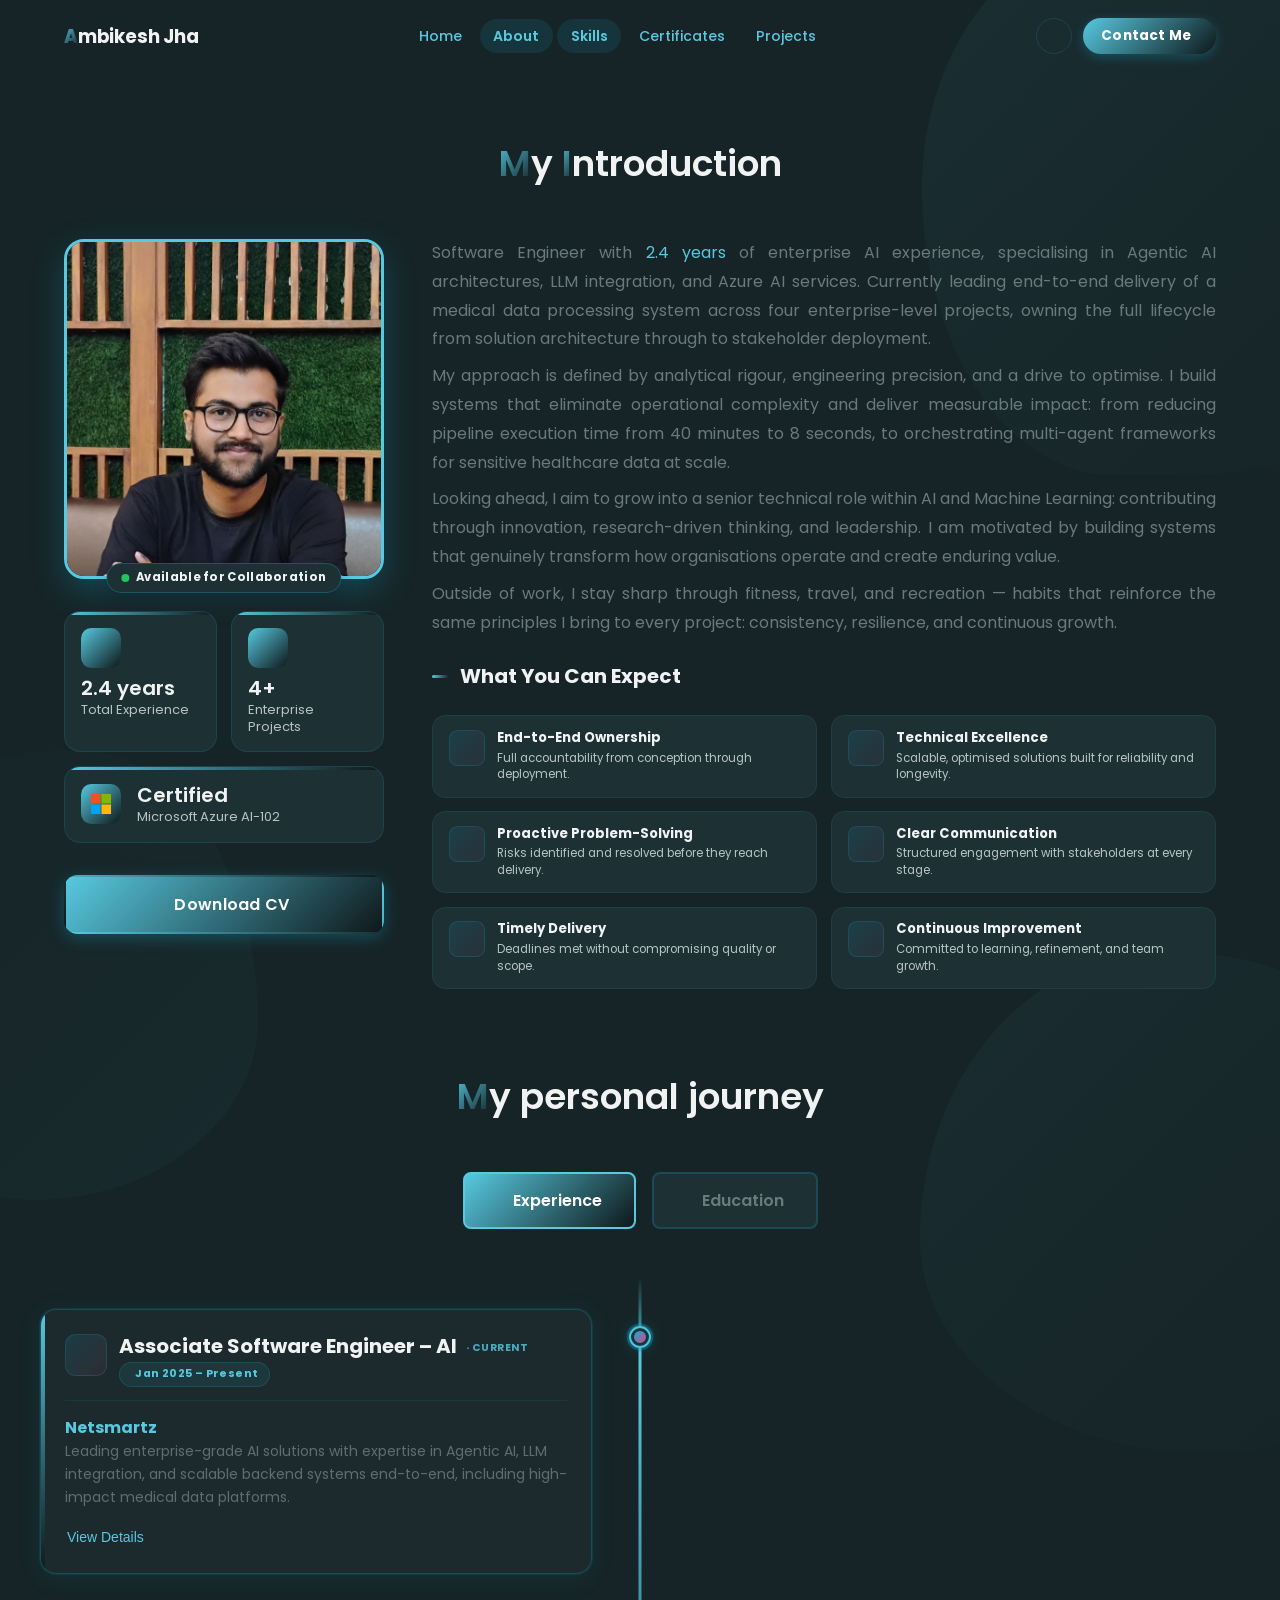
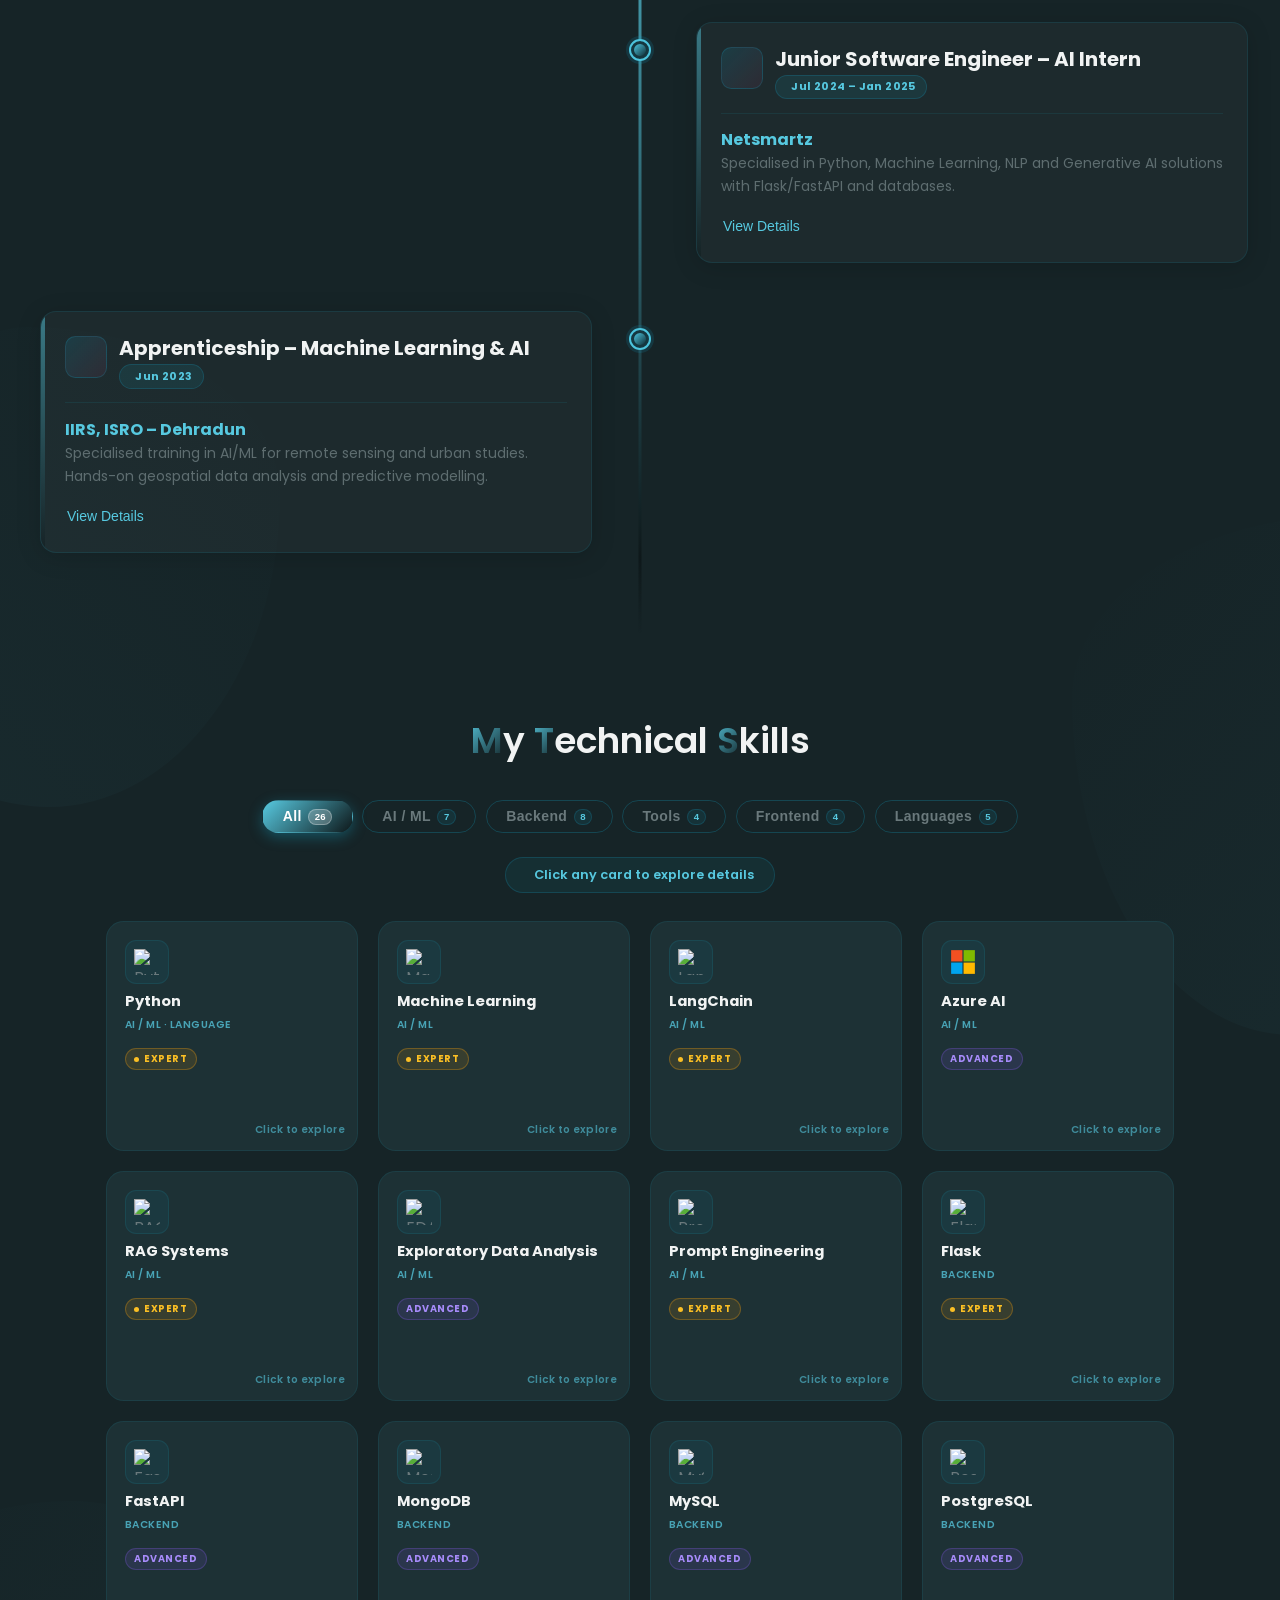
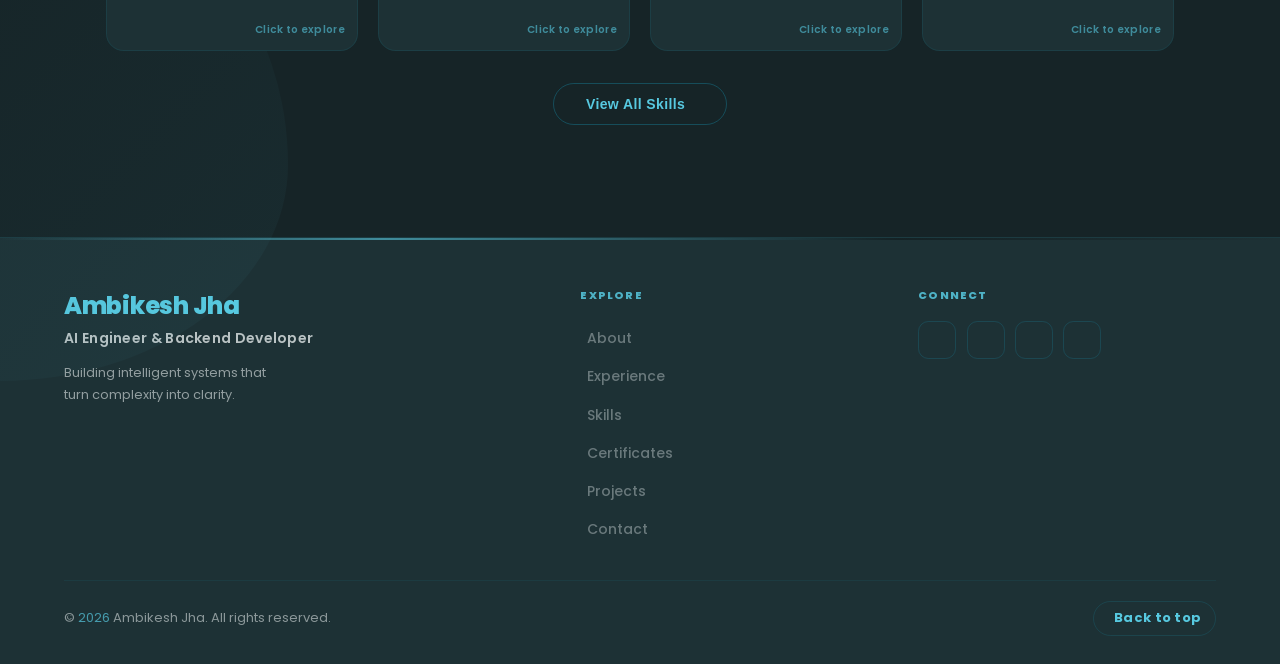
==== about.html @ bc1dea0f "Updated the protfolio" ====
<!DOCTYPE html>
<html lang="en">
<head>
    <meta charset="UTF-8">
    <meta name="viewport" content="width=device-width, initial-scale=1.0">
    <meta name="description" content="About Ambikesh Jha - Software Engineer with expertise in AI and Backend Engineering">

    <script src="./packages/js/theme-init.js"></script>

    <link rel="stylesheet" href="https://unicons.iconscout.com/release/v4.0.0/css/line.css">
    <link rel="stylesheet" href="./packages/css/styles.css">

    <title>About – Ambikesh Jha</title>
</head>

<body>
    <!--==================== PAGE LOADER ====================-->
    <div id="page-loader"><span>loading page...</span><div class="loader__dots"><i></i><i></i><i></i></div></div>

    <!--==================== HEADER ====================-->
    <div id="header-placeholder"></div>

    <!--==================== MAIN ====================-->
    <main class="main">

        <!--==================== ABOUT ====================-->
        <section class="about section" id="about">

            <div class="about__header">
                <h2 class="section__title"><span>M</span>y <span>I</span>ntroduction</h2>
            </div>

            <div class="about__container container">
                <div class="about__content">

                    <!-- ── LEFT ── -->
                    <div class="about__left">

                        <div class="about__img-wrapper">
                            <div class="about__img-frame">
                                <img src="packages/images/Ambikesh_img.jpg"
                                     alt="Ambikesh Jha" class="about__img">
                                <div class="about__availability-badge">
                                    <span class="about__availability-dot"></span>
                                    Available for Collaboration
                                </div>
                            </div>
                        </div>

                        <!-- Info cards injected by renderInfoCards() -->
                        <div class="about__info"></div>

                        <div class="about__buttons">
                            <a download href="packages/images/Ambikesh Jha.pdf"
                               class="button button--flex about__download-btn">
                                <i class="uil uil-download-alt button__icon"
                                   style="margin-left:0; margin-right:0.5rem;"></i>
                                Download CV
                            </a>
                        </div>

                    </div><!-- /.about__left -->

                    <!-- ── RIGHT ── -->
                    <div class="about__right">

                        <div class="about__description-wrapper">

                            <p class="about__description">
                                Software Engineer with <span data-exp="full"></span> of enterprise AI experience,
                                specialising in Agentic AI architectures, LLM integration, and Azure AI services.
                                Currently leading end-to-end delivery of a medical data processing system across
                                four enterprise-level projects, owning the full lifecycle from solution architecture
                                through to stakeholder deployment.
                            </p>

                            <div class="about__description-more">
                                <p class="about__description">
                                    My approach is defined by analytical rigour, engineering precision, and a drive
                                    to optimise. I build systems that eliminate operational complexity and deliver
                                    measurable impact: from reducing pipeline execution time from 40 minutes to
                                    8 seconds, to orchestrating multi-agent frameworks for sensitive healthcare
                                    data at scale.
                                </p>
                                <p class="about__description">
                                    Looking ahead, I aim to grow into a senior technical role within AI and Machine
                                    Learning: contributing through innovation, research-driven thinking, and
                                    leadership. I am motivated by building systems that genuinely transform how
                                    organisations operate and create enduring value.
                                </p>
                                <p class="about__description">
                                    Outside of work, I stay sharp through fitness, travel, and recreation — habits
                                    that reinforce the same principles I bring to every project: consistency,
                                    resilience, and continuous growth.
                                </p>
                            </div>

                            <button class="about__read-more-btn" aria-expanded="false">
                                <span class="about__read-more-label">Read More</span>
                                <i class="uil uil-angle-down about__read-more-icon"></i>
                            </button>

                        </div><!-- /.about__description-wrapper -->

                        <!-- What You Can Expect -->
                        <div class="about__expect">
                            <h3 class="about__expect-title">What You Can Expect</h3>
                            <!-- Expect cards injected by renderExpectCards() -->
                            <div class="about__expect-grid"></div>
                        </div><!-- /.about__expect -->

                    </div><!-- /.about__right -->

                </div><!-- /.about__content -->
            </div><!-- /.about__container -->

        </section>

        <!--==================== MY JOURNEY ====================-->
        <section class="qualification__section" id="qualification">

            <div class="qualification__header">
                <h2 class="section__title"><span>M</span>y personal journey</h2>
            </div>

            <div class="qualification__container container">
                <div class="qualification__tabs">
                    <div class="qualification__button button--flex qualification__active" data-target="#work">
                        <i class="uil uil-graduation-cap qualification__icon"></i>
                        Experience
                    </div>
                    <div class="qualification__button button--flex" data-target="#education">
                        <i class="uil uil-briefcase-alt qualification__icon"></i>
                        Education
                    </div>
                </div>
            </div>

            <div class="qualification__sections">
                <!-- Timeline items injected by renderQualification() -->
                <div class="qualification__content qualification__active" data-content id="work"></div>
                <div class="qualification__content" data-content id="education"></div>
            </div>

        </section>

        <!--==================== MODALS mount point ====================-->
        <!-- renderModals() appends all .services__modal elements here -->
        <div id="modalsMount"></div>

        <!--==================== SKILLS ====================-->
        <section class="skills section" id="skills">

            <div class="skills__header">
                <h2 class="section__title">
                    <span>M</span>y <span>T</span>echnical <span>S</span>kills
                </h2>
            </div>

            <div class="skills__filters">
                <button class="skills__filter-btn active" data-filter="all">All</button>
                <button class="skills__filter-btn" data-filter="ai">AI / ML</button>
                <button class="skills__filter-btn" data-filter="backend">Backend</button>
                <button class="skills__filter-btn" data-filter="tools">Tools</button>
                <button class="skills__filter-btn" data-filter="frontend">Frontend</button>
                <button class="skills__filter-btn" data-filter="Language">Languages</button>
            </div>

            <div class="skills__hint-banner" id="skillsHintBanner">
                <i class="uil uil-lightbulb-alt"></i>
                <span>Click any card to explore details</span>
            </div>

            <!-- Skill cards injected by renderSkills() -->
            <div class="skills__grid" id="skillsGrid"></div>

        </section>

    </main>

    <!--==================== FOOTER ====================-->
    <div id="footer-placeholder"></div>

    <!--==================== CERT MODAL ====================-->
    <div class="cert__modal" id="certModal" role="dialog" aria-modal="true">
        <div class="cert__modal-backdrop"></div>
        <div class="cert__modal-box">
            <button class="cert__modal-close" aria-label="Close">
                <i class="uil uil-times"></i>
            </button>
            <img class="cert__modal-img" src="" alt="Certificate" />
        </div>
    </div>

    <!--==================== SCRIPTS ====================-->
    <script src="./packages/js/loadSections.js"></script>
    <script type="module">
        import { initNav }                                    from './packages/js/modules/nav.js';
        import { initTheme }                                  from './packages/js/modules/theme.js';
        import { initAbout, initQualification, initSkillsGrid } from './packages/js/modules/about.js';
        import { renderInfoCards, renderExpectCards, renderSkills, renderQualification, renderModals } from './packages/js/modules/about-render.js';

        // Runs immediately — doesn't need header in DOM
        document.addEventListener('DOMContentLoaded', () => {
            renderInfoCards();
            renderExpectCards();
            renderSkills();
            renderQualification();
            renderModals();
            initAbout();
            initQualification();
            initSkillsGrid();
        });
        if (window.location.hash === '#qualification') {
            const eduBtn = document.querySelector('[data-target="#education"]');
            const eduContent = document.getElementById('education');
            const workBtn = document.querySelector('[data-target="#work"]');
            const workContent = document.getElementById('work');

            if (eduBtn && eduContent) {
                workBtn?.classList.remove('qualification__active');
                workContent?.classList.remove('qualification__active');
                eduBtn.classList.add('qualification__active');
                eduContent.classList.add('qualification__active');
            }
        }

        // Runs after header is injected by loadSections.js
        document.addEventListener('sectionsLoaded', () => {
            initNav();
            initTheme();
        });
    </script>

</body>
</html>
---- packages/css/styles.css ----
/*==================== IMPORTS ====================*/
@import url("https://fonts.googleapis.com/css2?family=Poppins:wght@400;500;600&display=swap");

@import "./modules/variables.css";
@import './modules/landing.css';
@import "./modules/base.css";
@import "./modules/nav.css";
@import "./modules/about.css";
@import "./modules/certificates.css";
@import "./modules/project.css";
@import "./modules/contact.css";
@import "./modules/footer.css";
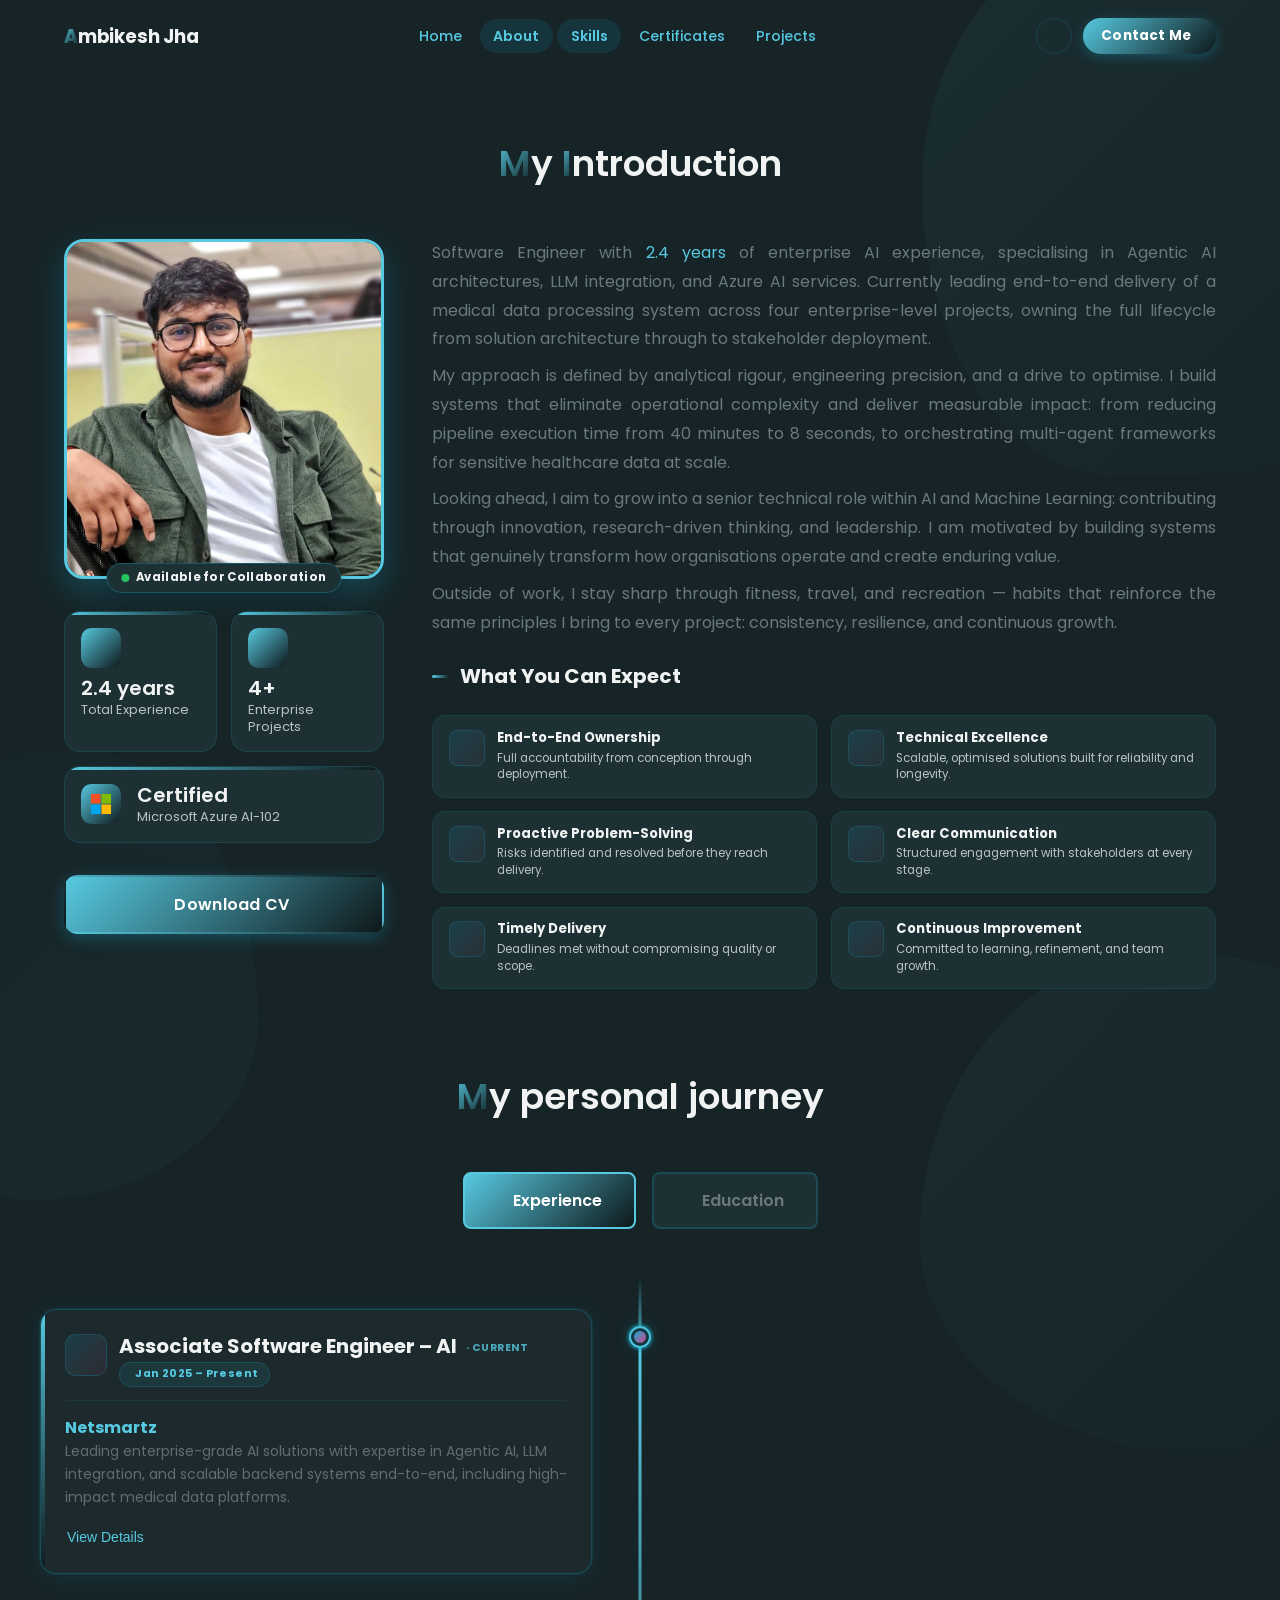
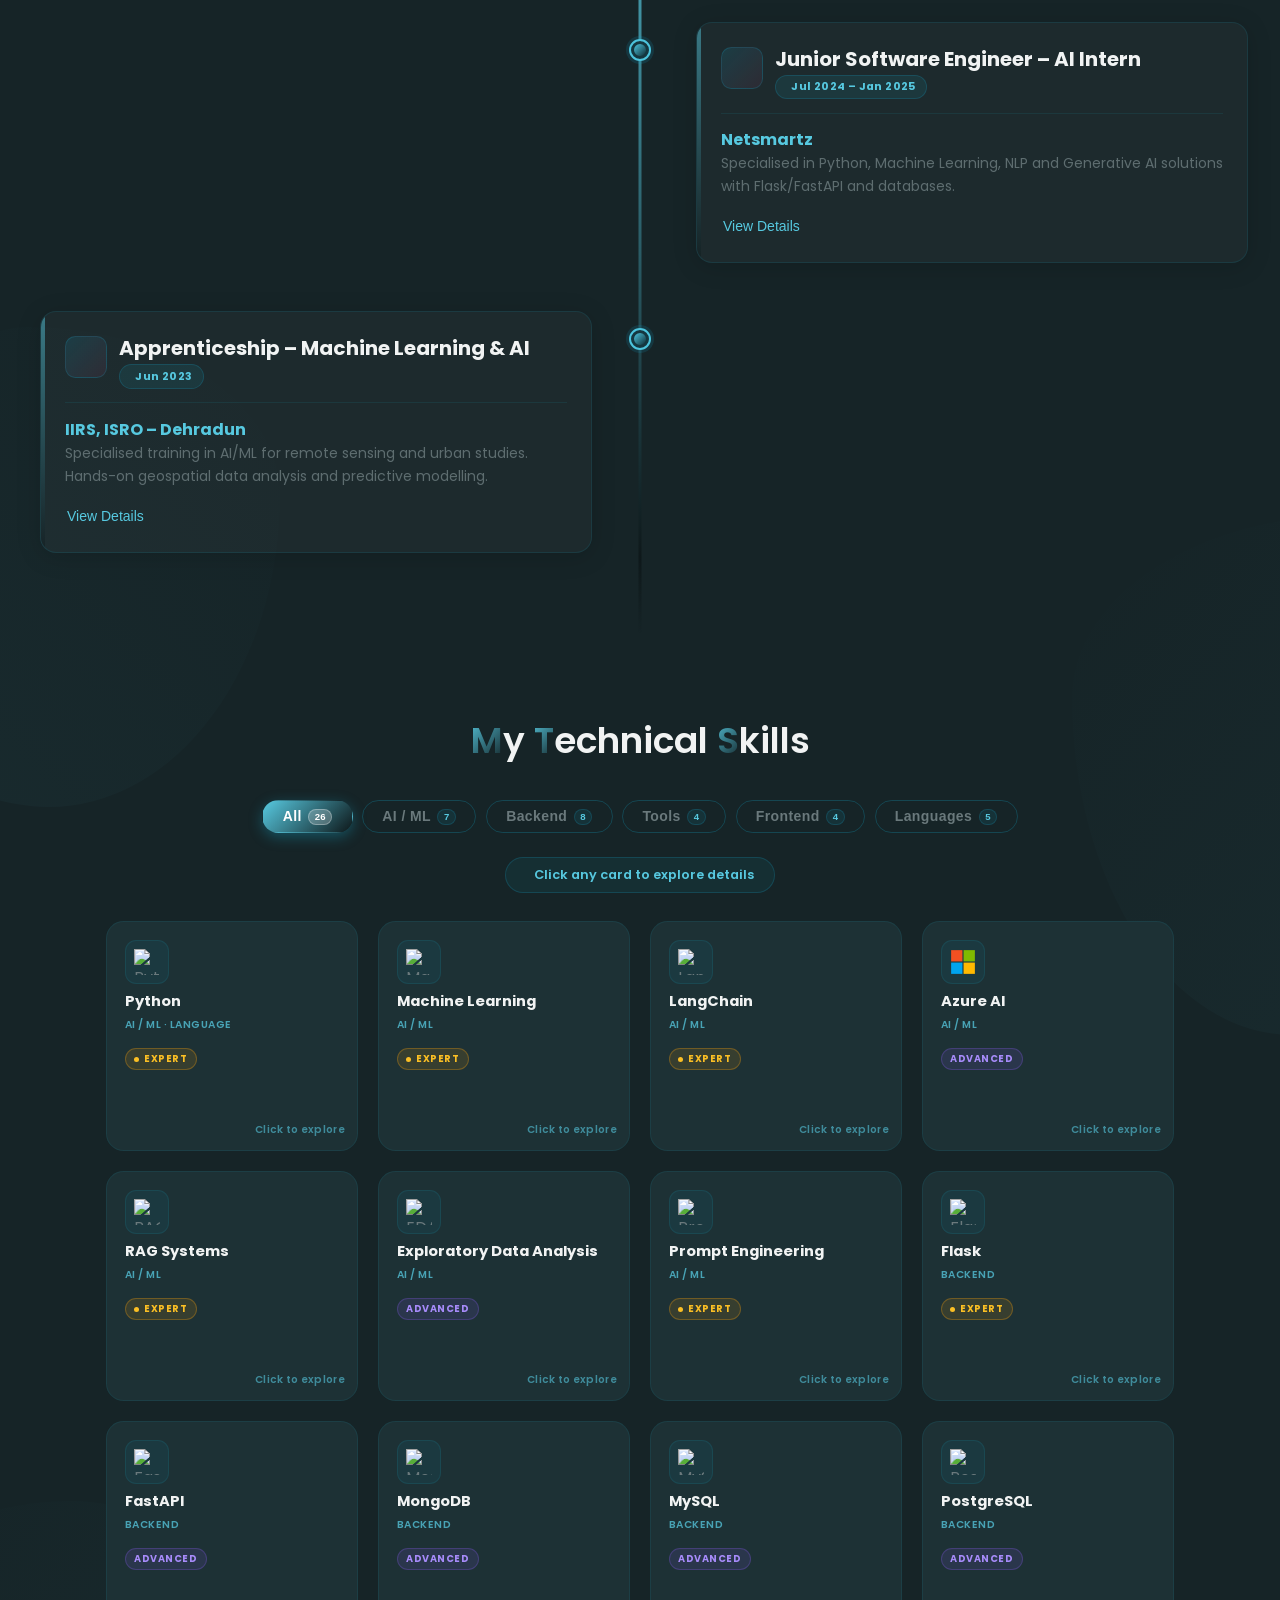
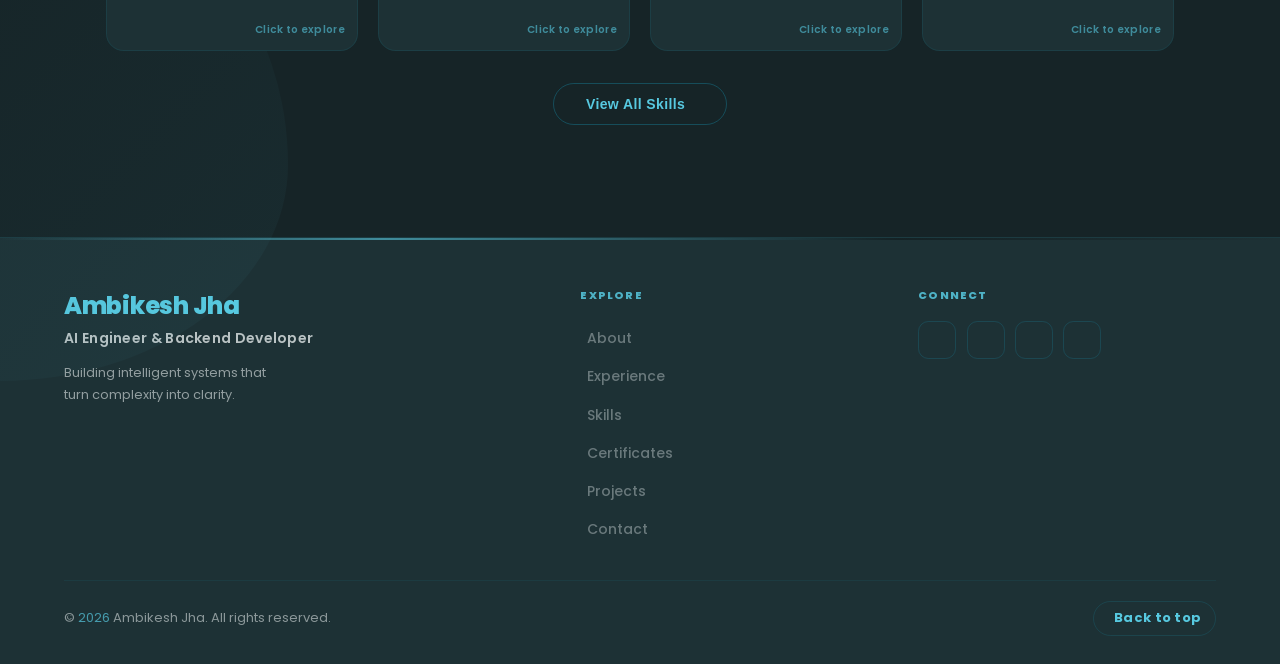
==== commit 4fb47f5c: "updated about image and chacking compatibility for poject and contact section" ====
--- a/about.html
+++ b/about.html
@@ -38,7 +38,7 @@
 
                         <div class="about__img-wrapper">
                             <div class="about__img-frame">
-                                <img src="packages/images/Ambikesh_img.jpg"
+                                <img src="packages/images/Profile_img.jpeg"
                                      alt="Ambikesh Jha" class="about__img">
                                 <div class="about__availability-badge">
                                     <span class="about__availability-dot"></span>
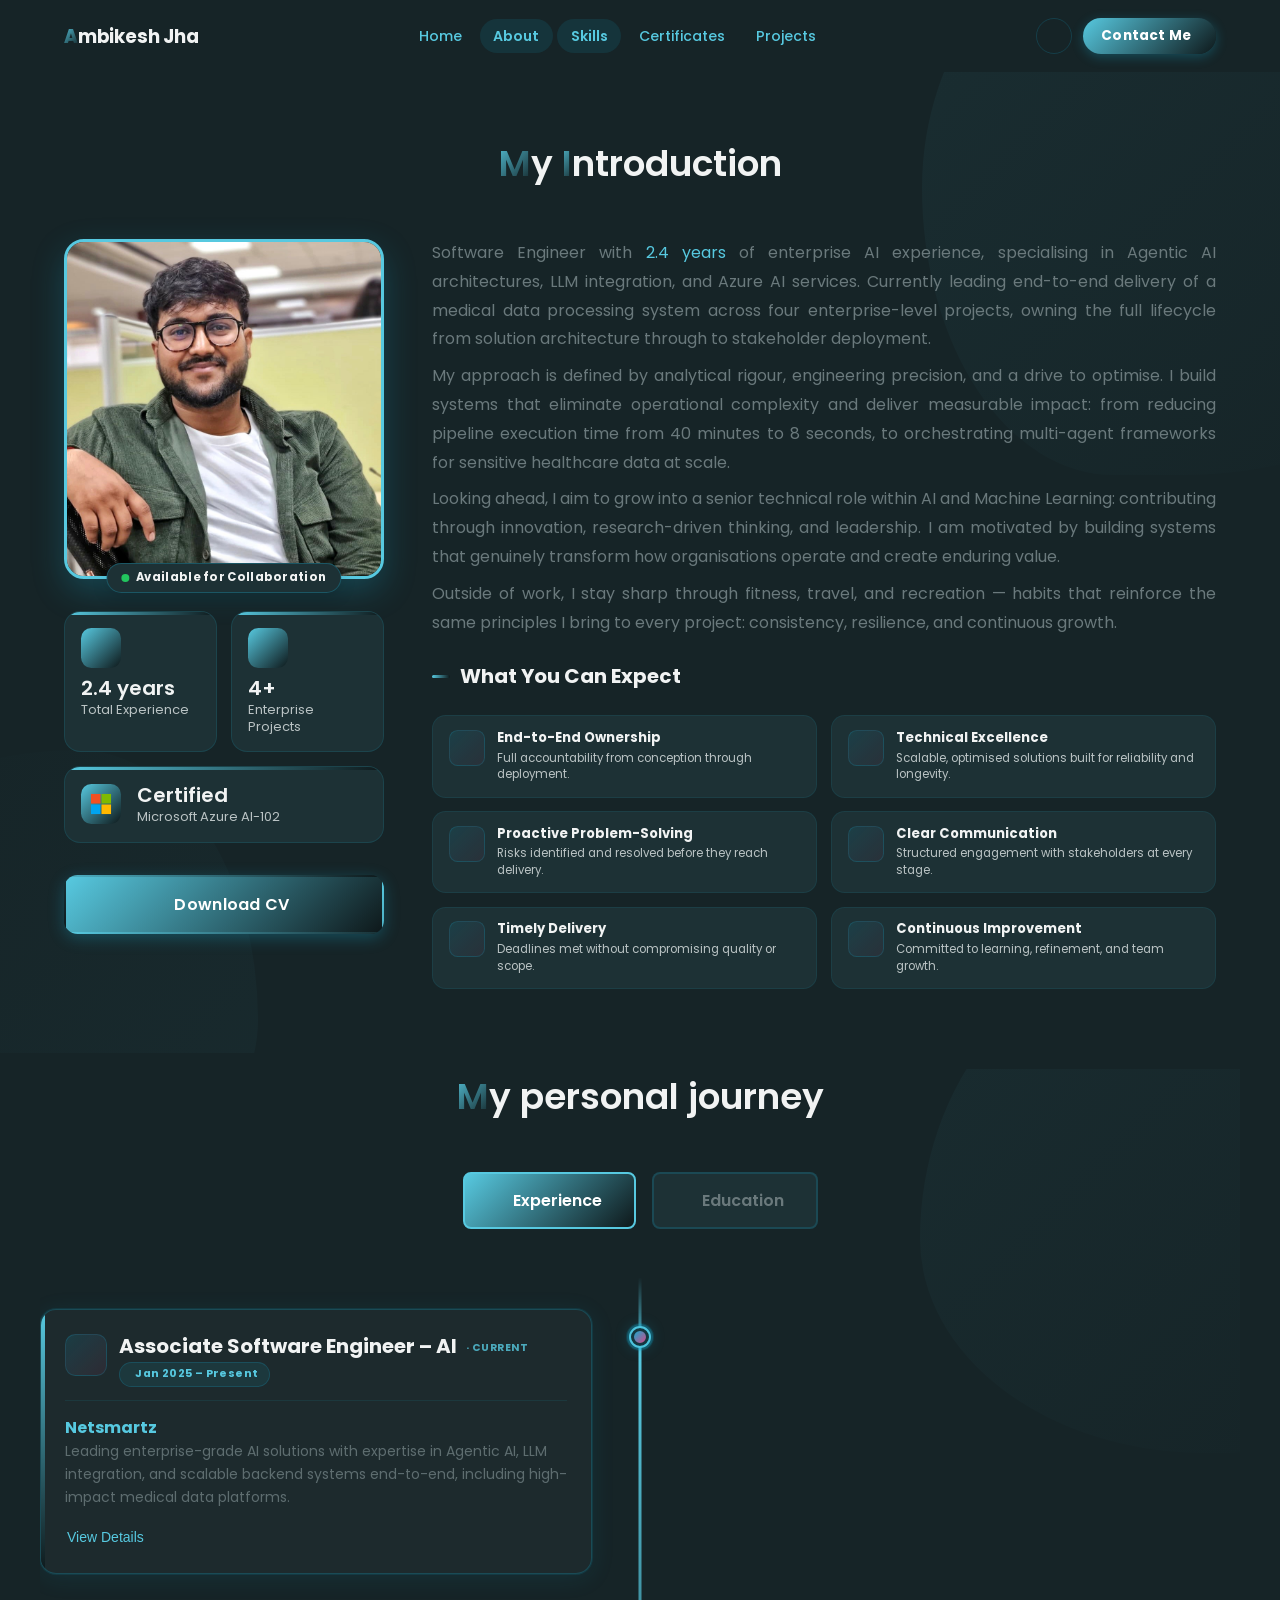
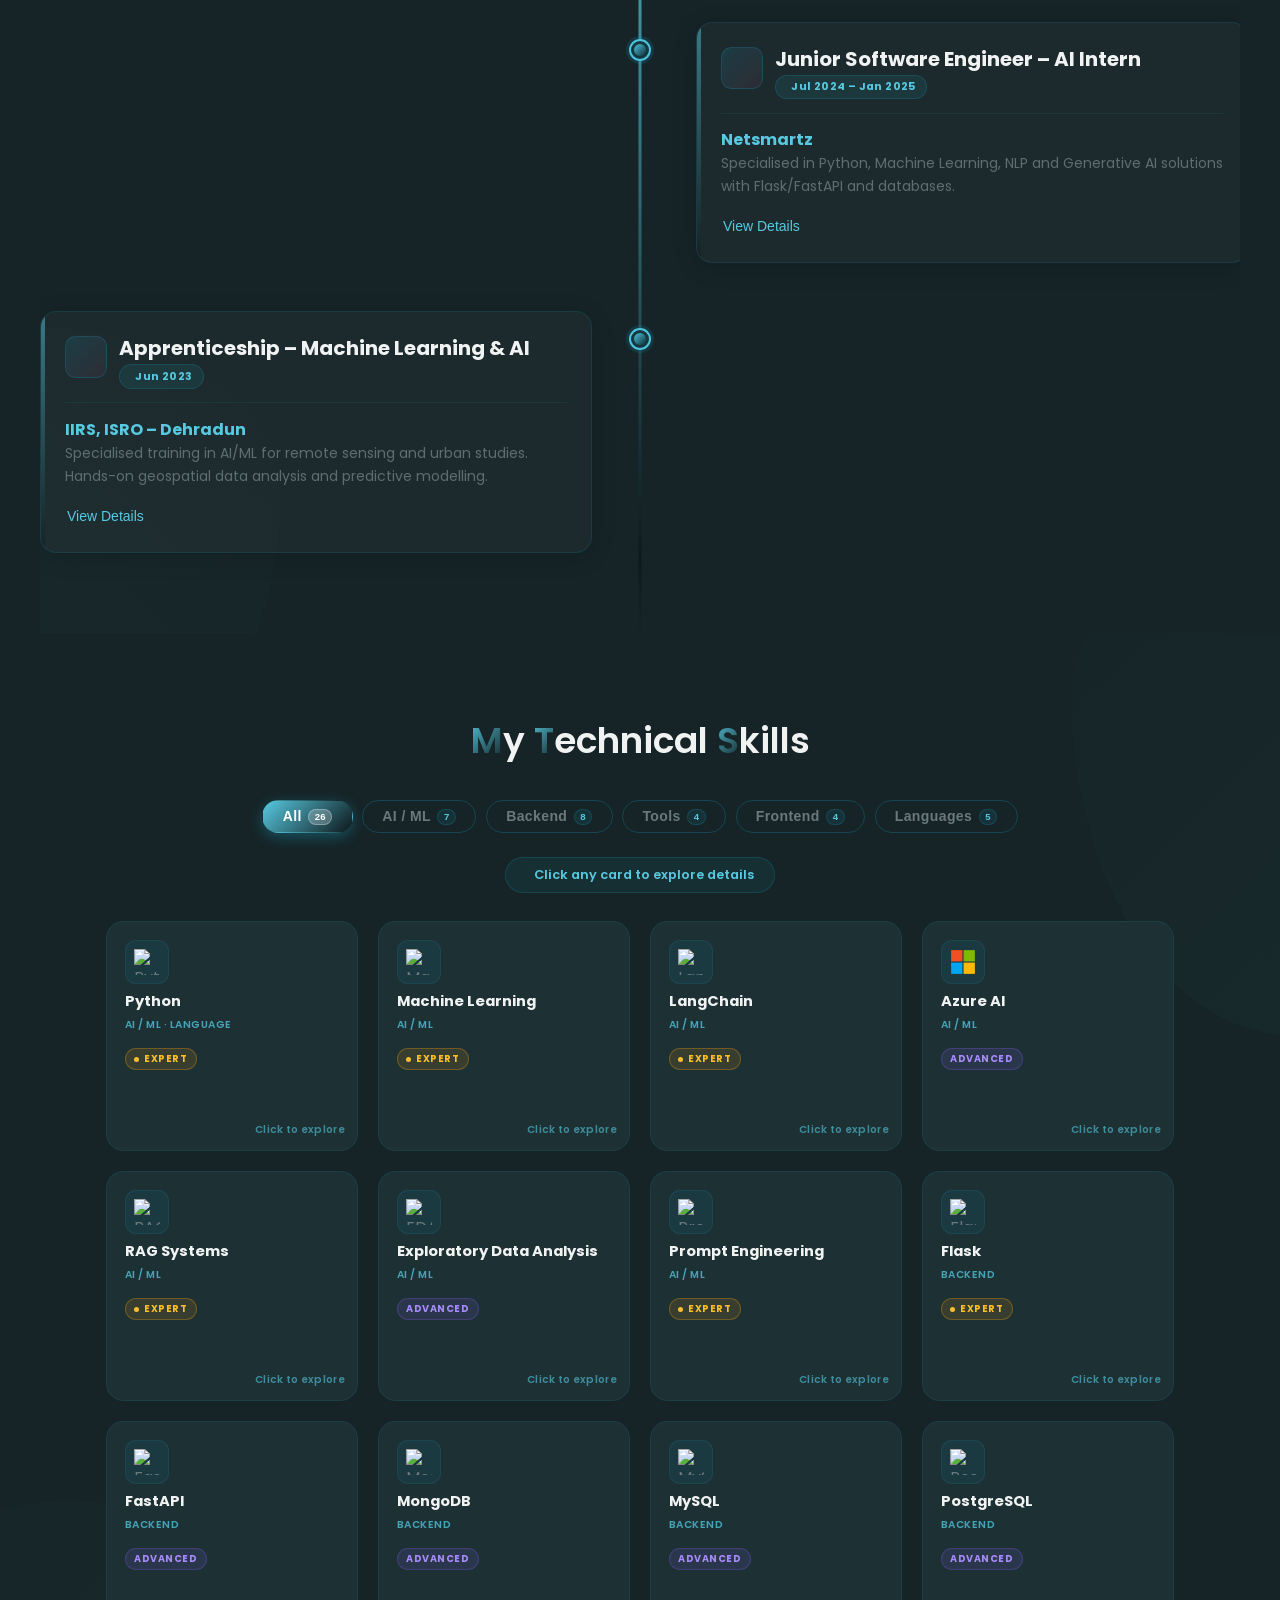
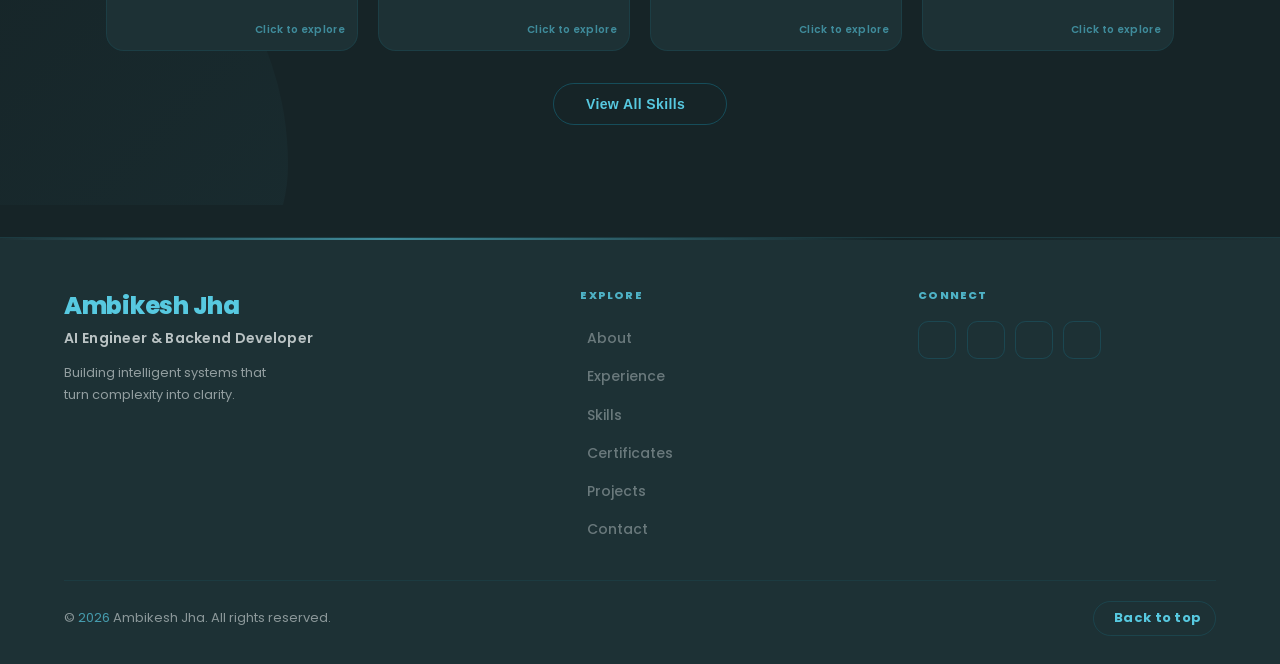
==== commit dbad909b: "fixed exp and edu redirection" ====
--- a/about.html
+++ b/about.html
@@ -211,19 +211,40 @@
             initQualification();
             initSkillsGrid();
         });
-        if (window.location.hash === '#qualification') {
-            const eduBtn = document.querySelector('[data-target="#education"]');
-            const eduContent = document.getElementById('education');
-            const workBtn = document.querySelector('[data-target="#work"]');
-            const workContent = document.getElementById('work');
-
-            if (eduBtn && eduContent) {
-                workBtn?.classList.remove('qualification__active');
-                workContent?.classList.remove('qualification__active');
-                eduBtn.classList.add('qualification__active');
-                eduContent.classList.add('qualification__active');
+        // if (window.location.hash === '#qualification') {
+        //     const eduBtn = document.querySelector('[data-target="#education"]');
+        //     const eduContent = document.getElementById('education');
+        //     const workBtn = document.querySelector('[data-target="#work"]');
+        //     const workContent = document.getElementById('work');
+
+        //     if (eduBtn && eduContent) {
+        //         workBtn?.classList.remove('qualification__active');
+        //         workContent?.classList.remove('qualification__active');
+        //         eduBtn.classList.add('qualification__active');
+        //         eduContent.classList.add('qualification__active');
+        //     }
+        // }
+        // ✅ Replace the entire hash block with this
+        const hash = window.location.hash; // '#work' or '#education'
+
+        if (hash === '#education' || hash === '#work') {
+            const targetBtn     = document.querySelector(`[data-target="${hash}"]`);
+            const targetContent = document.getElementById(hash.slice(1));
+
+            if (targetBtn && targetContent) {
+                // Deactivate all tabs and content
+                document.querySelectorAll('.qualification__button')
+                    .forEach(b => b.classList.remove('qualification__active'));
+                document.querySelectorAll('.qualification__content')
+                    .forEach(c => c.classList.remove('qualification__active'));
+
+                // Activate the correct one
+                targetBtn.classList.add('qualification__active');
+                targetContent.classList.add('qualification__active');
             }
+            history.replaceState(null, '', '#qualification');
         }
+        
 
         // Runs after header is injected by loadSections.js
         document.addEventListener('sectionsLoaded', () => {
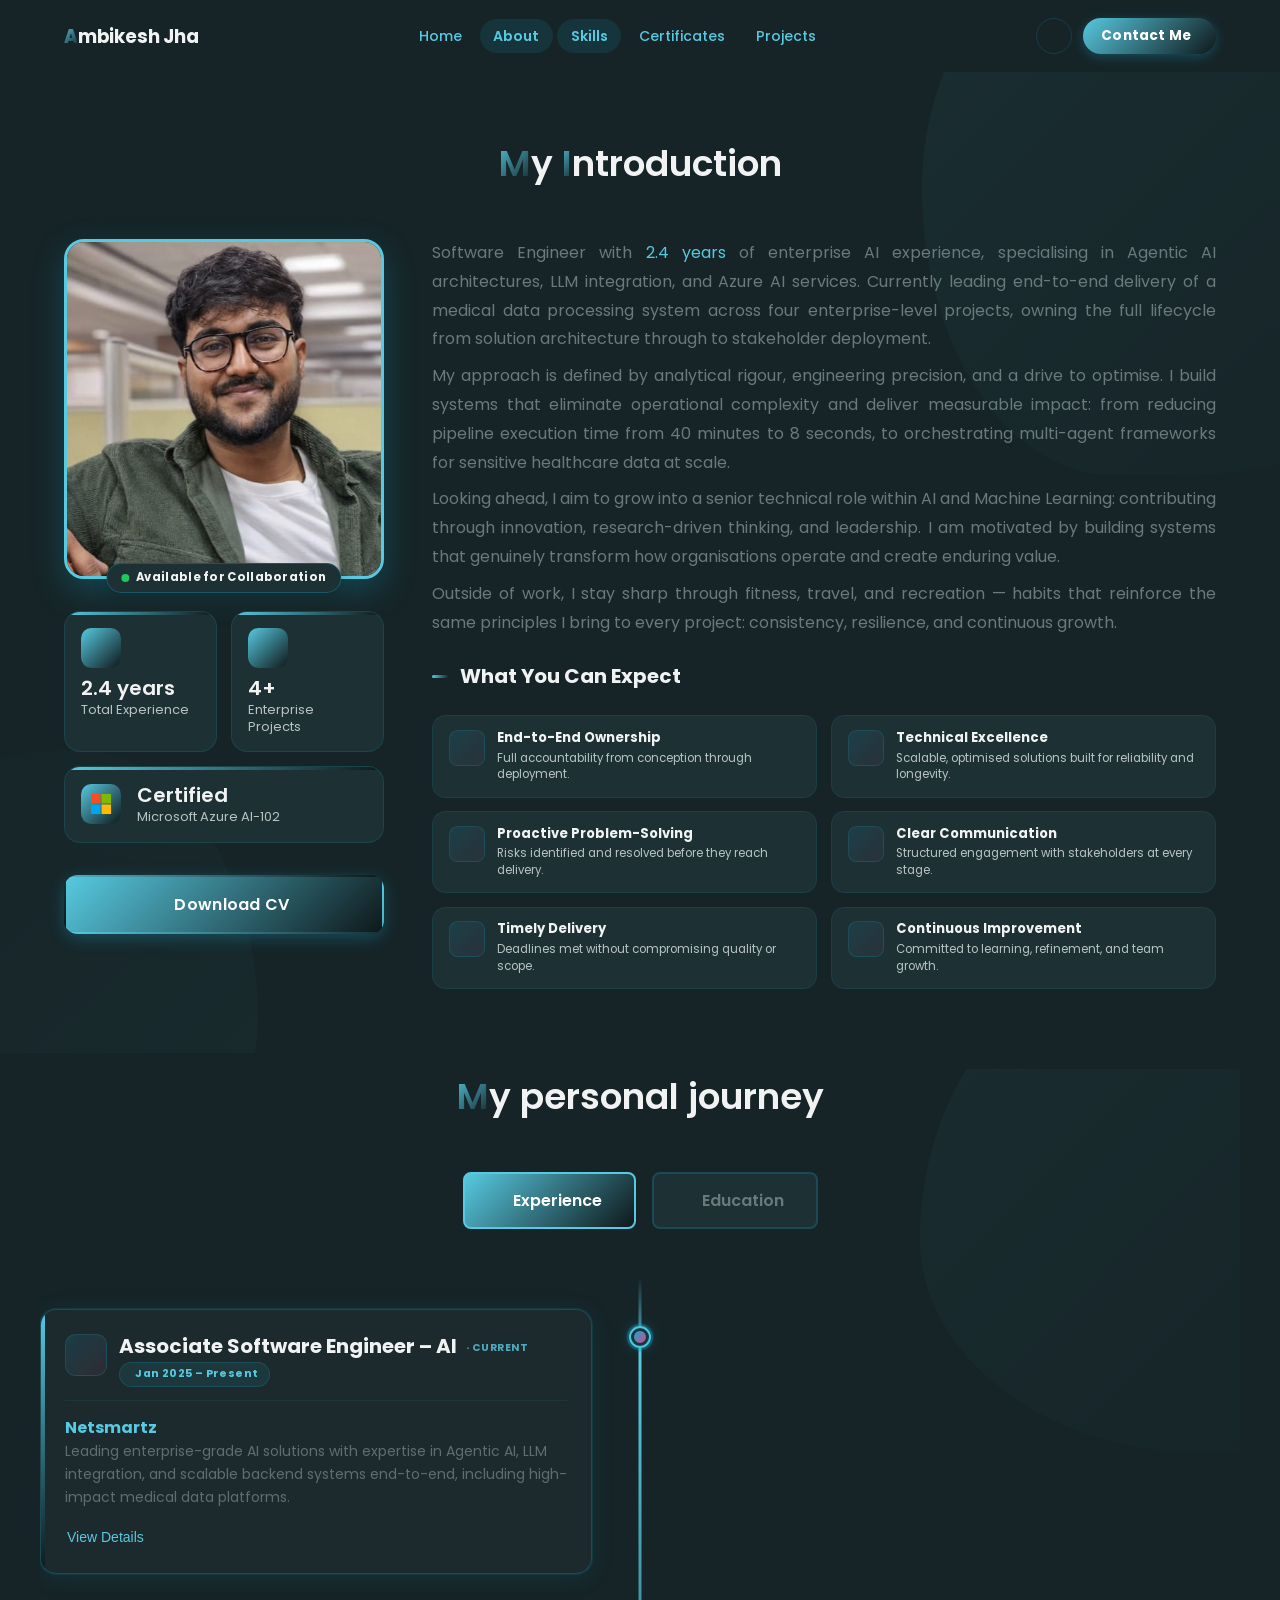
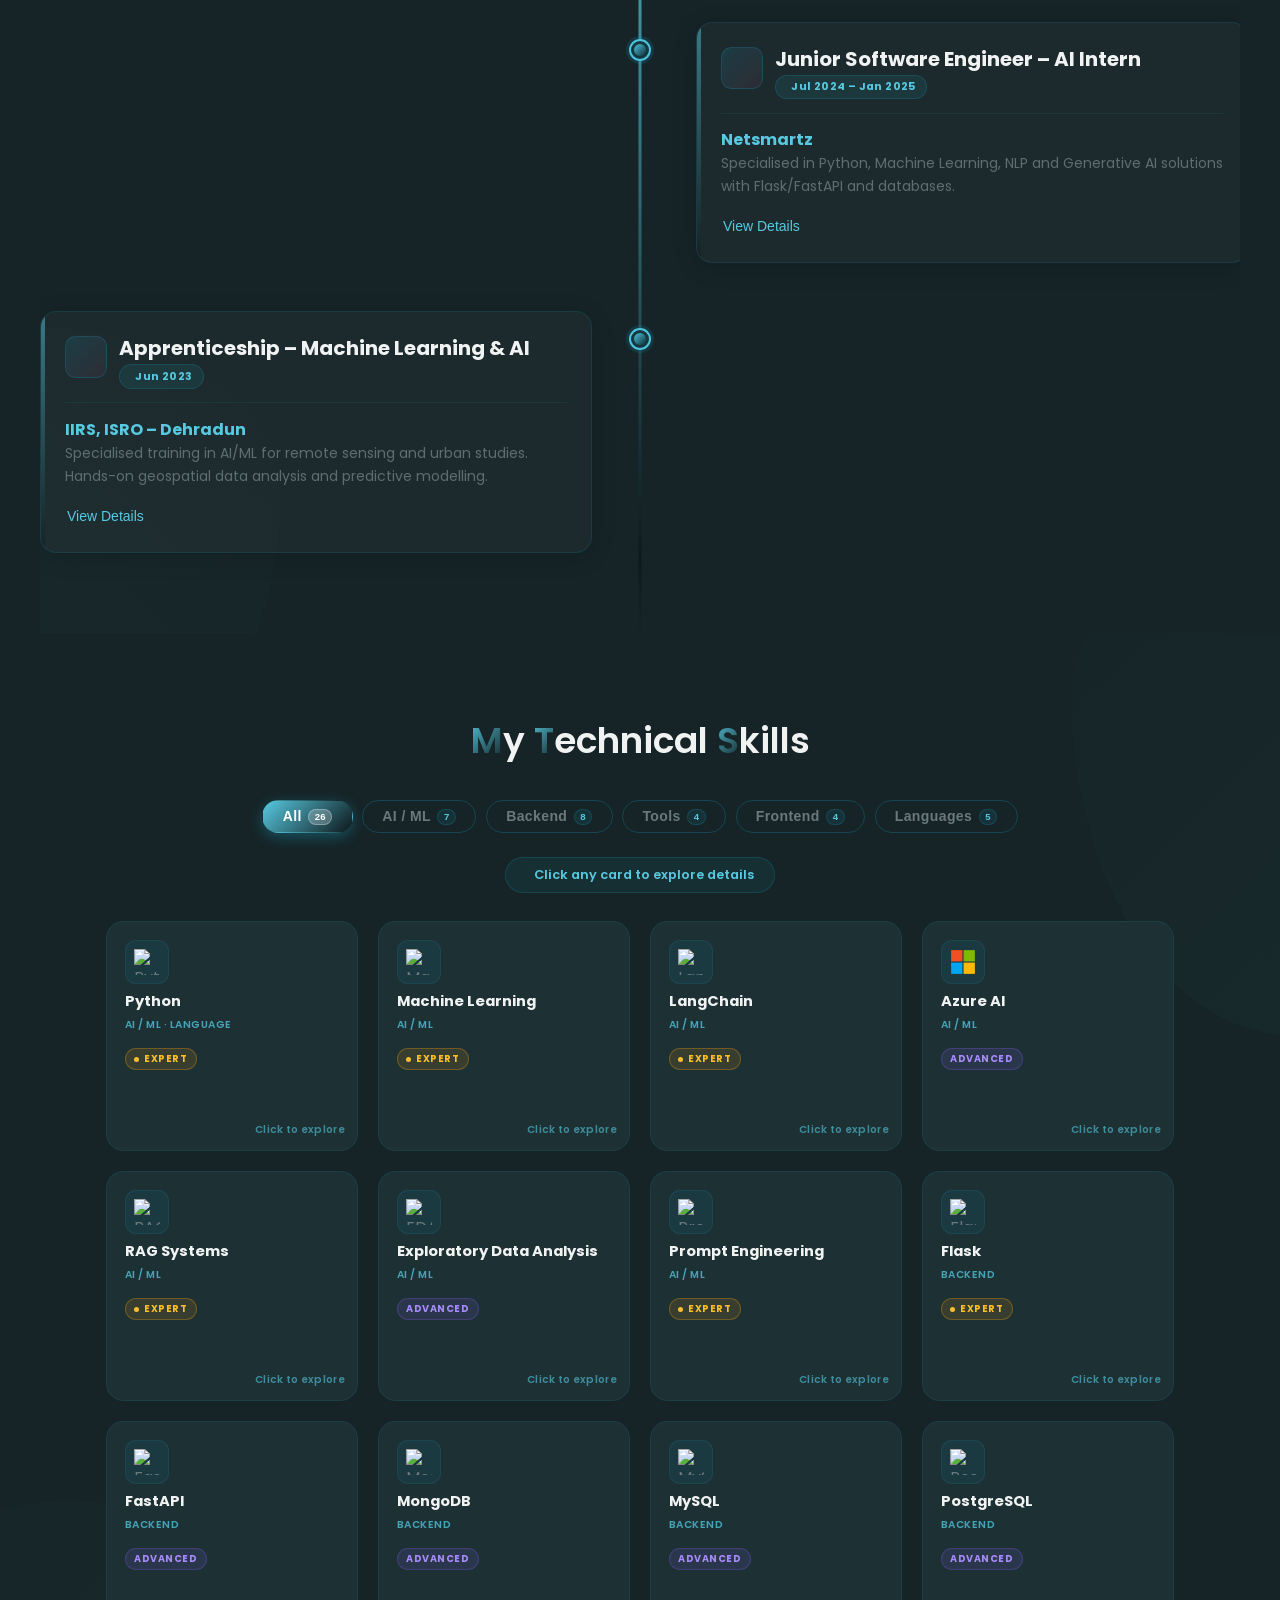
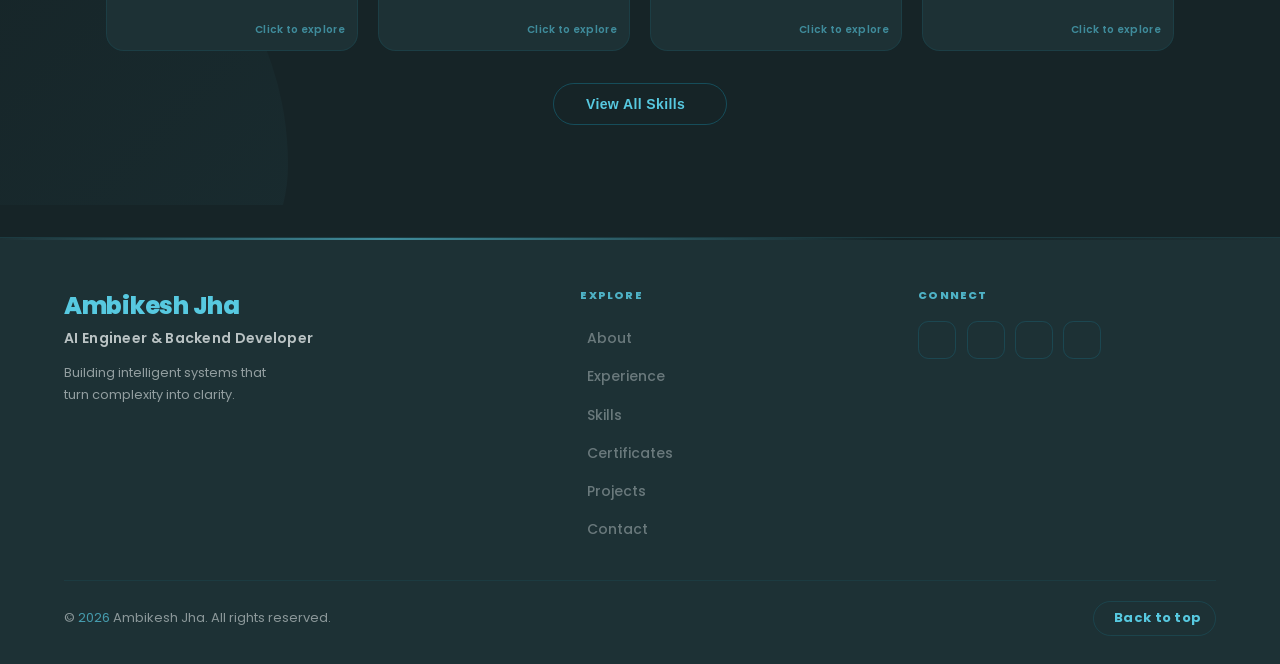
==== commit c0942281: "fixed some styling" ====
--- a/about.html
+++ b/about.html
@@ -38,7 +38,7 @@
 
                         <div class="about__img-wrapper">
                             <div class="about__img-frame">
-                                <img src="packages/images/Profile_img.jpeg"
+                                <img src="packages/images/about_image.jpeg"
                                      alt="Ambikesh Jha" class="about__img">
                                 <div class="about__availability-badge">
                                     <span class="about__availability-dot"></span>
